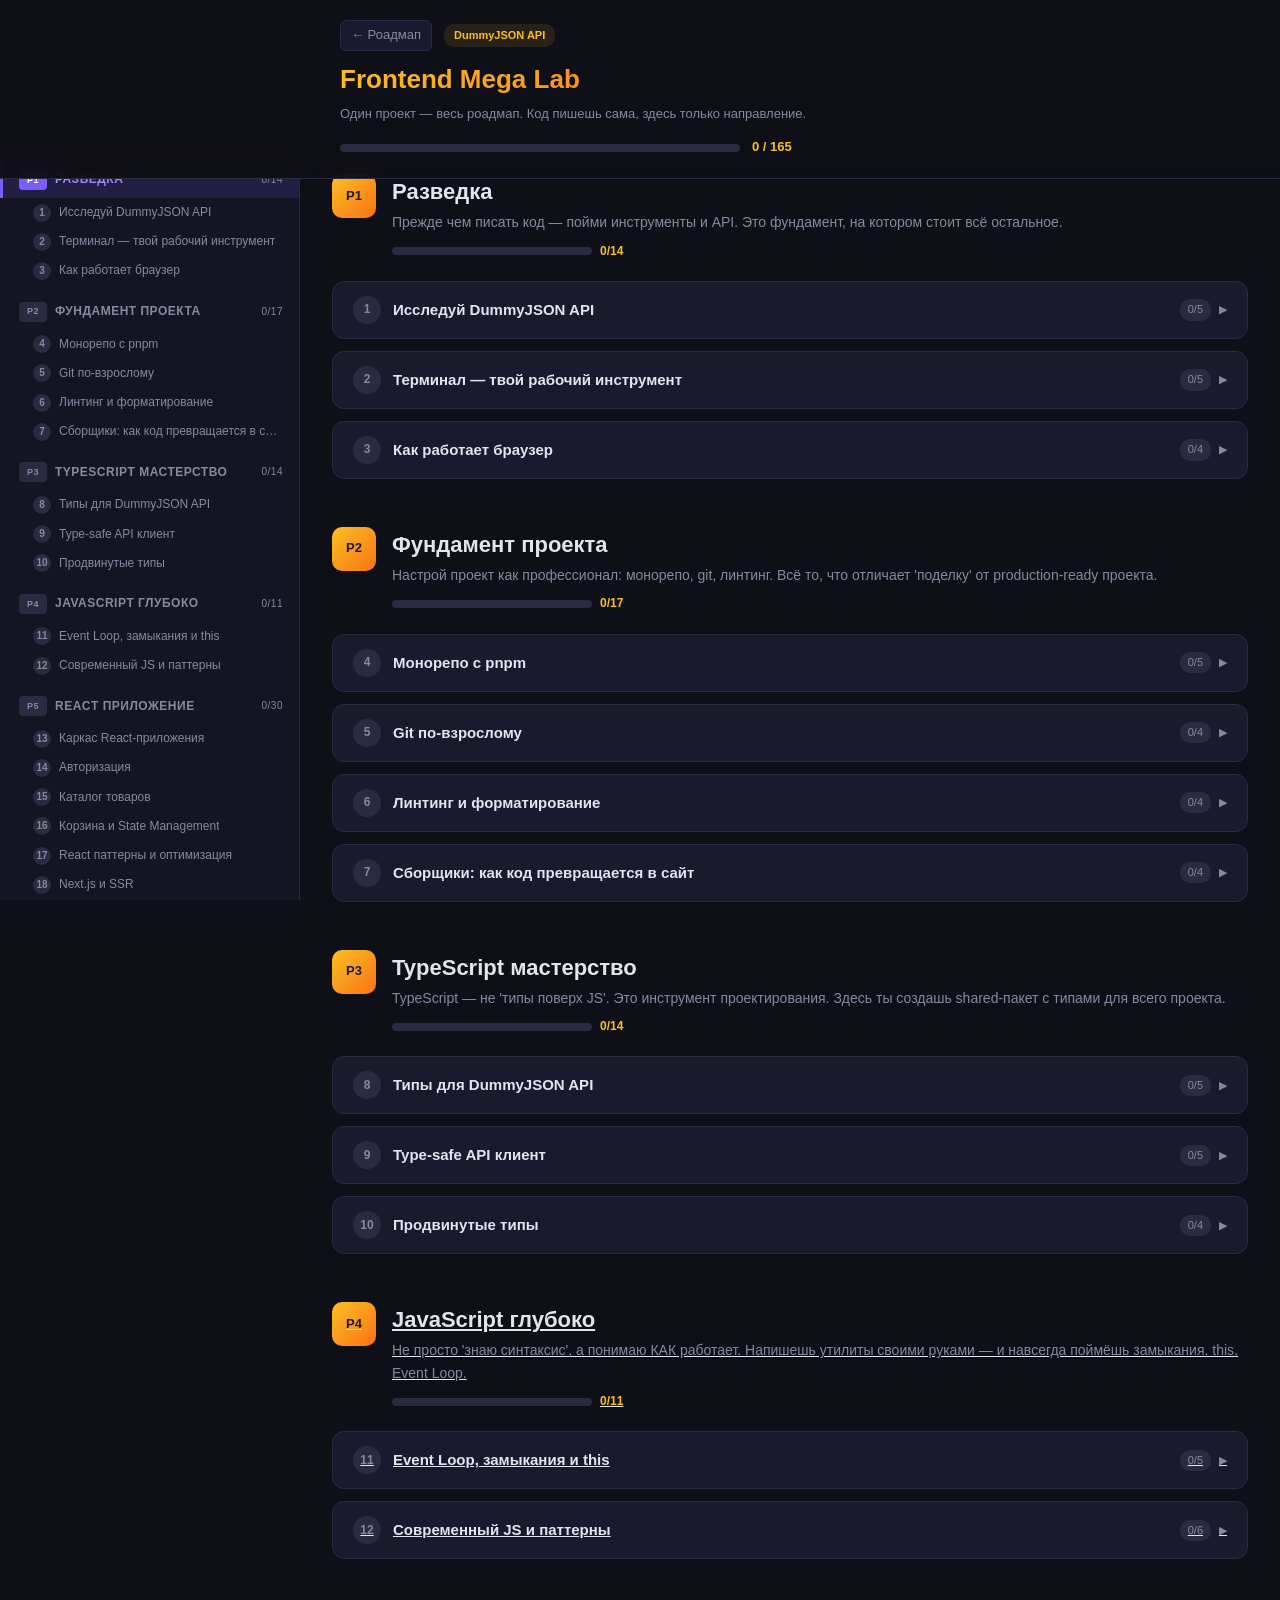
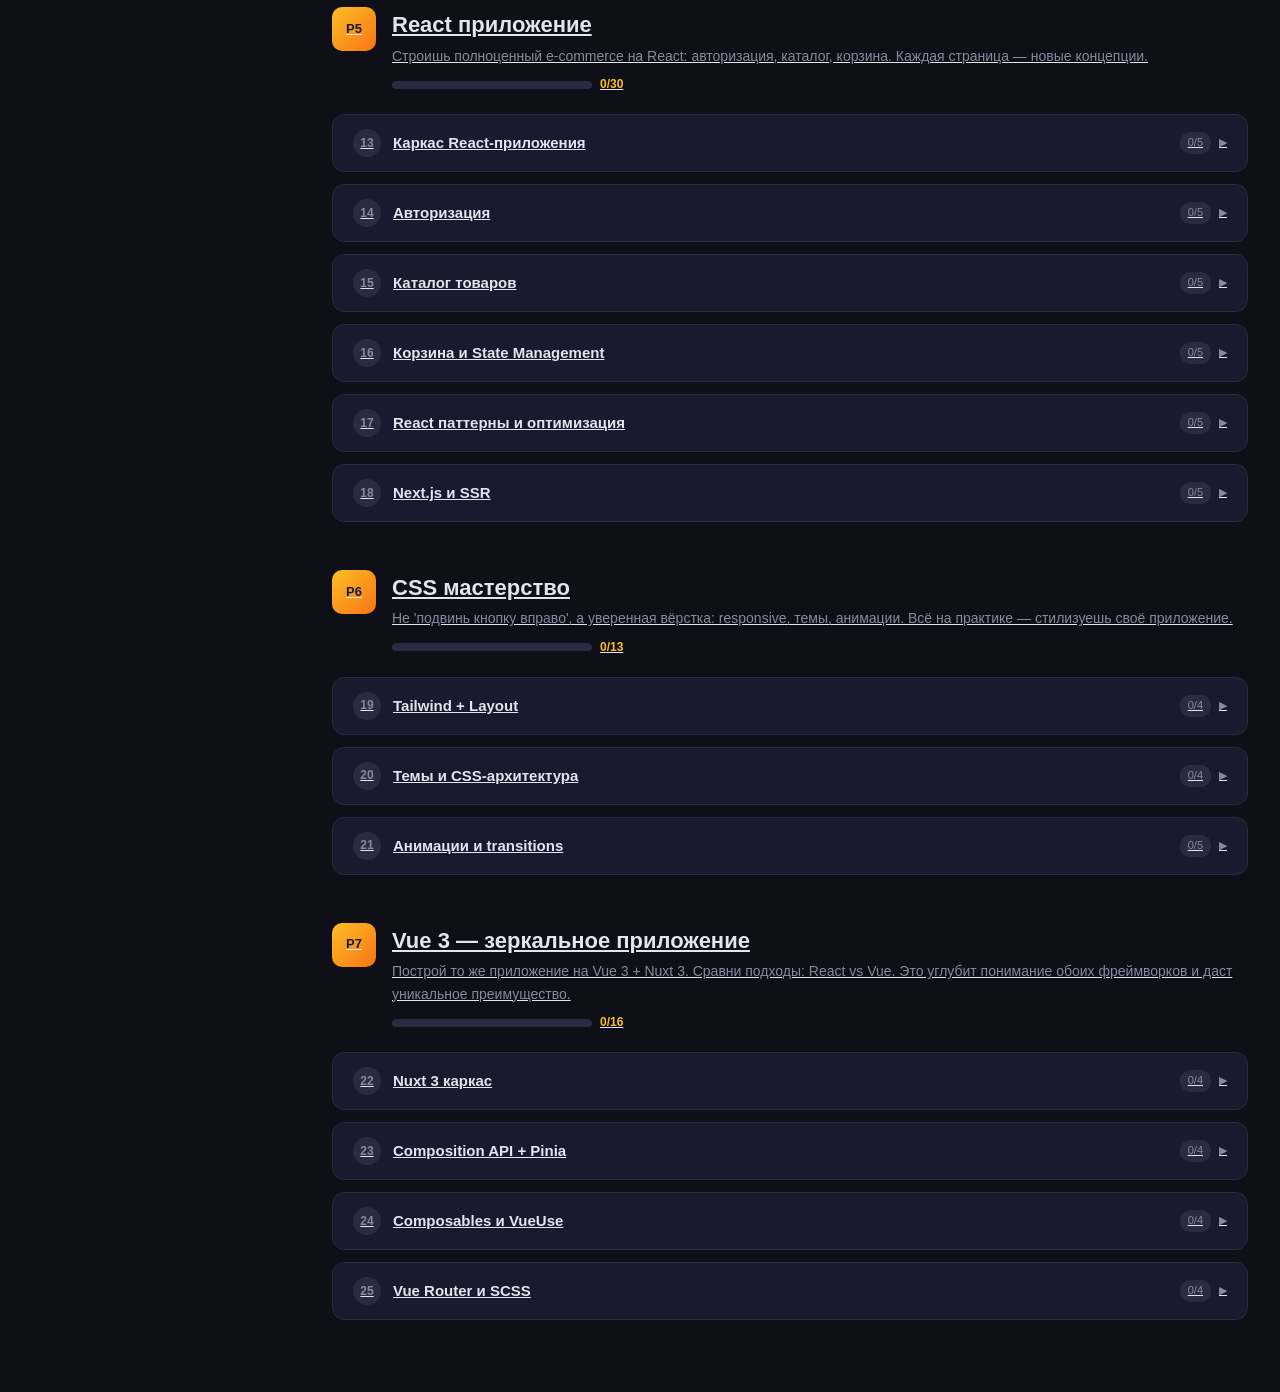
==== lab.html @ 20c3a857 "feat: add Frontend Mega Lab — step-by-step project covering entire roadmap 36 steps across 11 phases" ====
<!DOCTYPE html>
<html lang="ru">
<head>
    <meta charset="UTF-8">
    <meta name="viewport" content="width=device-width, initial-scale=1.0">
    <title>Frontend Mega Lab</title>
    <link rel="stylesheet" href="lab-styles.css">
</head>
<body>
    <header class="header">
        <div class="header-content">
            <div class="header-top">
                <a href="index.html" class="back-link">&larr; Роадмап</a>
                <span class="header-badge">DummyJSON API</span>
            </div>
            <h1>Frontend Mega Lab</h1>
            <p class="subtitle">Один проект — весь роадмап. Код пишешь сама, здесь только направление.</p>
            <div class="overall-progress">
                <div class="progress-bar">
                    <div class="progress-fill" id="overall-progress-fill"></div>
                </div>
                <span class="progress-text" id="overall-progress-text">0 / 0</span>
            </div>
        </div>
    </header>

    <nav class="sidebar" id="sidebar">
        <button class="sidebar-toggle" id="sidebar-toggle" aria-label="Toggle sidebar">&#9776;</button>
        <ul class="nav-list" id="nav-list"></ul>
    </nav>

    <main class="main" id="main-content"></main>

    <script src="lab-data.js"></script>
    <script src="lab.js"></script>
</body>
</html>
---- lab-styles.css ----
* {
  margin: 0;
  padding: 0;
  box-sizing: border-box;
}

:root {
  --bg: #0f0f17;
  --bg-card: #1a1a2e;
  --bg-card-hover: #1f1f35;
  --bg-sidebar: #141422;
  --text: #e4e4ef;
  --text-muted: #8888a0;
  --accent: #7c5cfc;
  --accent-light: #9d85fd;
  --accent-glow: rgba(124, 92, 252, 0.15);
  --success: #34d399;
  --success-bg: rgba(52, 211, 153, 0.1);
  --warn: #fbbf24;
  --warn-bg: rgba(251, 191, 36, 0.1);
  --border: #2a2a40;
  --radius: 12px;
  --radius-sm: 8px;
  --shadow: 0 4px 24px rgba(0, 0, 0, 0.3);
  --transition: 0.2s ease;
  --sidebar-width: 300px;
  --header-height: 150px;
}

html {
  scroll-behavior: smooth;
}

body {
  font-family: -apple-system, BlinkMacSystemFont, 'Segoe UI', Roboto, 'Noto Sans', sans-serif;
  background: var(--bg);
  color: var(--text);
  line-height: 1.6;
  min-height: 100vh;
}

/* Header */
.header {
  position: fixed;
  top: 0;
  left: 0;
  right: 0;
  z-index: 100;
  background: linear-gradient(180deg, var(--bg) 0%, rgba(15, 15, 23, 0.95) 100%);
  backdrop-filter: blur(12px);
  border-bottom: 1px solid var(--border);
  padding: 20px 32px;
}

.header-content {
  max-width: 1200px;
  margin: 0 auto;
  padding-left: var(--sidebar-width);
}

.header-top {
  display: flex;
  align-items: center;
  gap: 12px;
  margin-bottom: 8px;
}

.back-link {
  color: var(--text-muted);
  text-decoration: none;
  font-size: 13px;
  padding: 4px 10px;
  border-radius: 6px;
  background: var(--bg-card);
  border: 1px solid var(--border);
  transition: all var(--transition);
}

.back-link:hover {
  color: var(--accent-light);
  border-color: var(--accent);
}

.header-badge {
  font-size: 11px;
  padding: 3px 10px;
  border-radius: 10px;
  background: var(--warn-bg);
  color: var(--warn);
  font-weight: 600;
}

.header h1 {
  font-size: 26px;
  font-weight: 700;
  background: linear-gradient(135deg, #fbbf24 0%, #f97316 50%, #ef4444 100%);
  -webkit-background-clip: text;
  -webkit-text-fill-color: transparent;
  background-clip: text;
  margin-bottom: 4px;
}

.subtitle {
  color: var(--text-muted);
  font-size: 13px;
  margin-bottom: 12px;
}

.overall-progress {
  display: flex;
  align-items: center;
  gap: 12px;
}

.progress-bar {
  flex: 1;
  height: 8px;
  background: var(--border);
  border-radius: 4px;
  overflow: hidden;
  max-width: 400px;
}

.progress-fill {
  height: 100%;
  background: linear-gradient(90deg, #fbbf24 0%, var(--success) 100%);
  border-radius: 4px;
  transition: width 0.5s ease;
  width: 0%;
}

.progress-text {
  font-size: 13px;
  font-weight: 600;
  color: var(--warn);
  min-width: 50px;
}

/* Sidebar */
.sidebar {
  position: fixed;
  top: var(--header-height);
  left: 0;
  bottom: 0;
  width: var(--sidebar-width);
  background: var(--bg-sidebar);
  border-right: 1px solid var(--border);
  overflow-y: auto;
  padding: 12px 0;
  z-index: 50;
  transition: transform var(--transition);
}

.sidebar-toggle {
  display: none;
  position: fixed;
  top: 16px;
  left: 16px;
  z-index: 200;
  background: var(--bg-card);
  border: 1px solid var(--border);
  color: var(--text);
  width: 40px;
  height: 40px;
  border-radius: var(--radius-sm);
  cursor: pointer;
  font-size: 18px;
  align-items: center;
  justify-content: center;
}

.nav-list {
  list-style: none;
}

.nav-phase {
  margin-bottom: 4px;
}

.nav-link {
  display: flex;
  align-items: center;
  gap: 8px;
  padding: 8px 16px;
  color: var(--text-muted);
  text-decoration: none;
  font-size: 12px;
  font-weight: 600;
  text-transform: uppercase;
  letter-spacing: 0.5px;
  transition: all var(--transition);
  cursor: pointer;
  border-left: 3px solid transparent;
}

.nav-link:hover {
  color: var(--text);
  background: var(--accent-glow);
}

.nav-link.active {
  color: var(--accent-light);
  border-left-color: var(--accent);
  background: var(--accent-glow);
}

.nav-icon {
  width: 28px;
  height: 20px;
  border-radius: 4px;
  background: var(--border);
  display: flex;
  align-items: center;
  justify-content: center;
  font-size: 9px;
  font-weight: 800;
  flex-shrink: 0;
  color: var(--text-muted);
}

.nav-link.active .nav-icon {
  background: var(--accent);
  color: white;
}

.nav-label {
  flex: 1;
  overflow: hidden;
  text-overflow: ellipsis;
  white-space: nowrap;
}

.nav-progress {
  font-size: 10px;
  color: var(--text-muted);
  font-weight: 500;
}

.nav-progress.done {
  color: var(--success);
}

.nav-sub-list {
  list-style: none;
  padding: 0 0 4px 0;
}

.nav-sub-item {
  display: block;
}

.nav-sub-link {
  display: flex;
  align-items: center;
  gap: 8px;
  padding: 5px 16px 5px 30px;
  color: var(--text-muted);
  text-decoration: none;
  font-size: 12px;
  cursor: pointer;
  transition: all var(--transition);
  border-left: 3px solid transparent;
}

.nav-sub-link:hover {
  color: var(--text);
  background: rgba(124, 92, 252, 0.07);
}

.nav-sub-link.active {
  color: var(--accent-light);
  border-left-color: var(--accent);
}

.nav-step-num {
  width: 18px;
  height: 18px;
  border-radius: 50%;
  background: var(--border);
  display: flex;
  align-items: center;
  justify-content: center;
  font-size: 10px;
  font-weight: 700;
  flex-shrink: 0;
}

.nav-sub-link.active .nav-step-num {
  background: var(--accent);
  color: white;
}

.nav-step-title {
  overflow: hidden;
  text-overflow: ellipsis;
  white-space: nowrap;
}

/* Main Content */
.main {
  margin-left: var(--sidebar-width);
  padding: 24px 32px;
  padding-top: calc(var(--header-height) + 24px);
  max-width: calc(1100px + var(--sidebar-width));
}

/* Phase */
.phase {
  margin-bottom: 48px;
  scroll-margin-top: calc(var(--header-height) + 16px);
  animation: fadeIn 0.4s ease forwards;
}

.phase-header {
  display: flex;
  align-items: flex-start;
  gap: 16px;
  margin-bottom: 8px;
}

.phase-number {
  width: 44px;
  height: 44px;
  border-radius: 10px;
  background: linear-gradient(135deg, #fbbf24 0%, #f97316 100%);
  display: flex;
  align-items: center;
  justify-content: center;
  font-weight: 800;
  font-size: 13px;
  color: #1a1a2e;
  flex-shrink: 0;
}

.phase-title {
  font-size: 22px;
  font-weight: 700;
}

.phase-description {
  color: var(--text-muted);
  font-size: 14px;
  margin-top: 2px;
}

.phase-progress {
  display: flex;
  align-items: center;
  gap: 8px;
  margin-bottom: 20px;
  margin-left: 60px;
}

.phase-progress .progress-bar {
  max-width: 200px;
}

.phase-progress .progress-text {
  font-size: 12px;
}

/* Step */
.step {
  background: var(--bg-card);
  border: 1px solid var(--border);
  border-radius: var(--radius);
  margin-bottom: 12px;
  overflow: hidden;
  transition: border-color var(--transition);
  scroll-margin-top: calc(var(--header-height) + 16px);
}

.step:hover {
  border-color: rgba(251, 191, 36, 0.3);
}

.step-header {
  padding: 14px 20px;
  display: flex;
  align-items: center;
  justify-content: space-between;
  cursor: pointer;
  user-select: none;
}

.step-title-row {
  display: flex;
  align-items: center;
  gap: 12px;
}

.step-number {
  width: 28px;
  height: 28px;
  border-radius: 50%;
  background: var(--border);
  display: flex;
  align-items: center;
  justify-content: center;
  font-weight: 700;
  font-size: 12px;
  flex-shrink: 0;
  color: var(--text-muted);
}

.step.open .step-number {
  background: var(--accent);
  color: white;
}

.step-title {
  font-size: 15px;
  font-weight: 600;
}

.step-meta {
  display: flex;
  align-items: center;
  gap: 8px;
}

.step-badge {
  font-size: 11px;
  padding: 2px 8px;
  border-radius: 10px;
  background: var(--border);
  color: var(--text-muted);
}

.step-badge.all-done {
  background: var(--success-bg);
  color: var(--success);
}

.step-chevron {
  font-size: 11px;
  color: var(--text-muted);
  transition: transform var(--transition);
}

.step.open .step-chevron {
  transform: rotate(90deg);
}

.step-body {
  display: none;
  padding: 0 20px 20px;
}

.step.open .step-body {
  display: block;
}

/* Why block */
.step-why {
  background: rgba(251, 191, 36, 0.06);
  border: 1px solid rgba(251, 191, 36, 0.15);
  border-radius: var(--radius-sm);
  padding: 14px 16px;
  margin-bottom: 16px;
}

.why-label {
  font-size: 12px;
  font-weight: 700;
  color: var(--warn);
  text-transform: uppercase;
  letter-spacing: 0.5px;
  margin-bottom: 6px;
}

.step-why p {
  font-size: 13px;
  color: var(--text);
  line-height: 1.7;
}

/* Covers tags */
.step-covers {
  display: flex;
  flex-wrap: wrap;
  align-items: center;
  gap: 6px;
  margin-bottom: 16px;
}

.covers-label {
  font-size: 11px;
  color: var(--text-muted);
  font-weight: 600;
}

.cover-tag {
  font-size: 11px;
  padding: 2px 8px;
  border-radius: 6px;
  background: var(--accent-glow);
  color: var(--accent-light);
  border: 1px solid rgba(124, 92, 252, 0.2);
}

/* Tasks */
.step-tasks {
  margin-bottom: 16px;
}

.task-item {
  display: flex;
  align-items: flex-start;
  gap: 12px;
  padding: 10px 0;
  border-bottom: 1px solid rgba(42, 42, 64, 0.5);
}

.task-item:last-child {
  border-bottom: none;
}

.task-box {
  width: 20px;
  height: 20px;
  border: 2px solid var(--border);
  border-radius: 5px;
  flex-shrink: 0;
  cursor: pointer;
  display: flex;
  align-items: center;
  justify-content: center;
  transition: all var(--transition);
  margin-top: 2px;
}

.task-box:hover {
  border-color: var(--accent);
  background: var(--accent-glow);
}

.task-box.checked {
  background: var(--accent);
  border-color: var(--accent);
}

.task-box.checked::after {
  content: '\2713';
  color: white;
  font-size: 12px;
  font-weight: 700;
}

.task-item.done .task-text {
  color: var(--text-muted);
  text-decoration: line-through;
  text-decoration-color: rgba(136, 136, 160, 0.4);
}

.task-content {
  flex: 1;
  min-width: 0;
}

.task-text {
  font-size: 14px;
  line-height: 1.6;
}

/* Hint */
.hint-toggle {
  font-size: 11px;
  color: var(--accent-light);
  cursor: pointer;
  padding: 2px 8px;
  border-radius: 4px;
  background: var(--accent-glow);
  border: none;
  margin-top: 6px;
  display: inline-block;
}

.hint-toggle:hover {
  background: rgba(124, 92, 252, 0.25);
}

.task-hint {
  margin-top: 8px;
  font-size: 12px;
  color: var(--text-muted);
  background: rgba(124, 92, 252, 0.05);
  border-left: 2px solid var(--accent);
  padding: 8px 12px;
  border-radius: 0 6px 6px 0;
  line-height: 1.6;
  display: none;
}

.task-item.show-hint .task-hint {
  display: block;
}

/* Checkpoint */
.step-checkpoint {
  background: var(--success-bg);
  border: 1px solid rgba(52, 211, 153, 0.2);
  border-radius: var(--radius-sm);
  padding: 14px 16px;
}

.checkpoint-label {
  font-size: 12px;
  font-weight: 700;
  color: var(--success);
  text-transform: uppercase;
  letter-spacing: 0.5px;
  margin-bottom: 6px;
}

.step-checkpoint p {
  font-size: 13px;
  color: var(--text);
  line-height: 1.7;
}

/* Mobile */
@media (max-width: 768px) {
  :root {
    --sidebar-width: 0px;
    --header-height: 130px;
  }

  .header {
    padding: 14px 16px;
  }

  .header-content {
    padding-left: 48px;
  }

  .header h1 {
    font-size: 20px;
  }

  .sidebar {
    transform: translateX(-300px);
    width: 300px;
    top: 0;
    z-index: 150;
    padding-top: 70px;
  }

  .sidebar.open {
    transform: translateX(0);
  }

  .sidebar-toggle {
    display: flex;
  }

  .main {
    margin-left: 0;
    padding: 16px;
    padding-top: calc(var(--header-height) + 16px);
  }

  .phase-header {
    flex-direction: column;
    gap: 8px;
  }

  .phase-progress {
    margin-left: 0;
  }

  .step-header {
    padding: 12px 14px;
  }

  .step-body {
    padding: 0 14px 16px;
  }
}

/* Overlay */
.sidebar-overlay {
  display: none;
  position: fixed;
  inset: 0;
  background: rgba(0, 0, 0, 0.5);
  z-index: 140;
}

.sidebar-overlay.visible {
  display: block;
}

/* Scrollbar */
::-webkit-scrollbar {
  width: 6px;
}

::-webkit-scrollbar-track {
  background: transparent;
}

::-webkit-scrollbar-thumb {
  background: var(--border);
  border-radius: 3px;
}

::-webkit-scrollbar-thumb:hover {
  background: var(--text-muted);
}

/* Animation */
@keyframes fadeIn {
  from { opacity: 0; transform: translateY(8px); }
  to { opacity: 1; transform: translateY(0); }
}
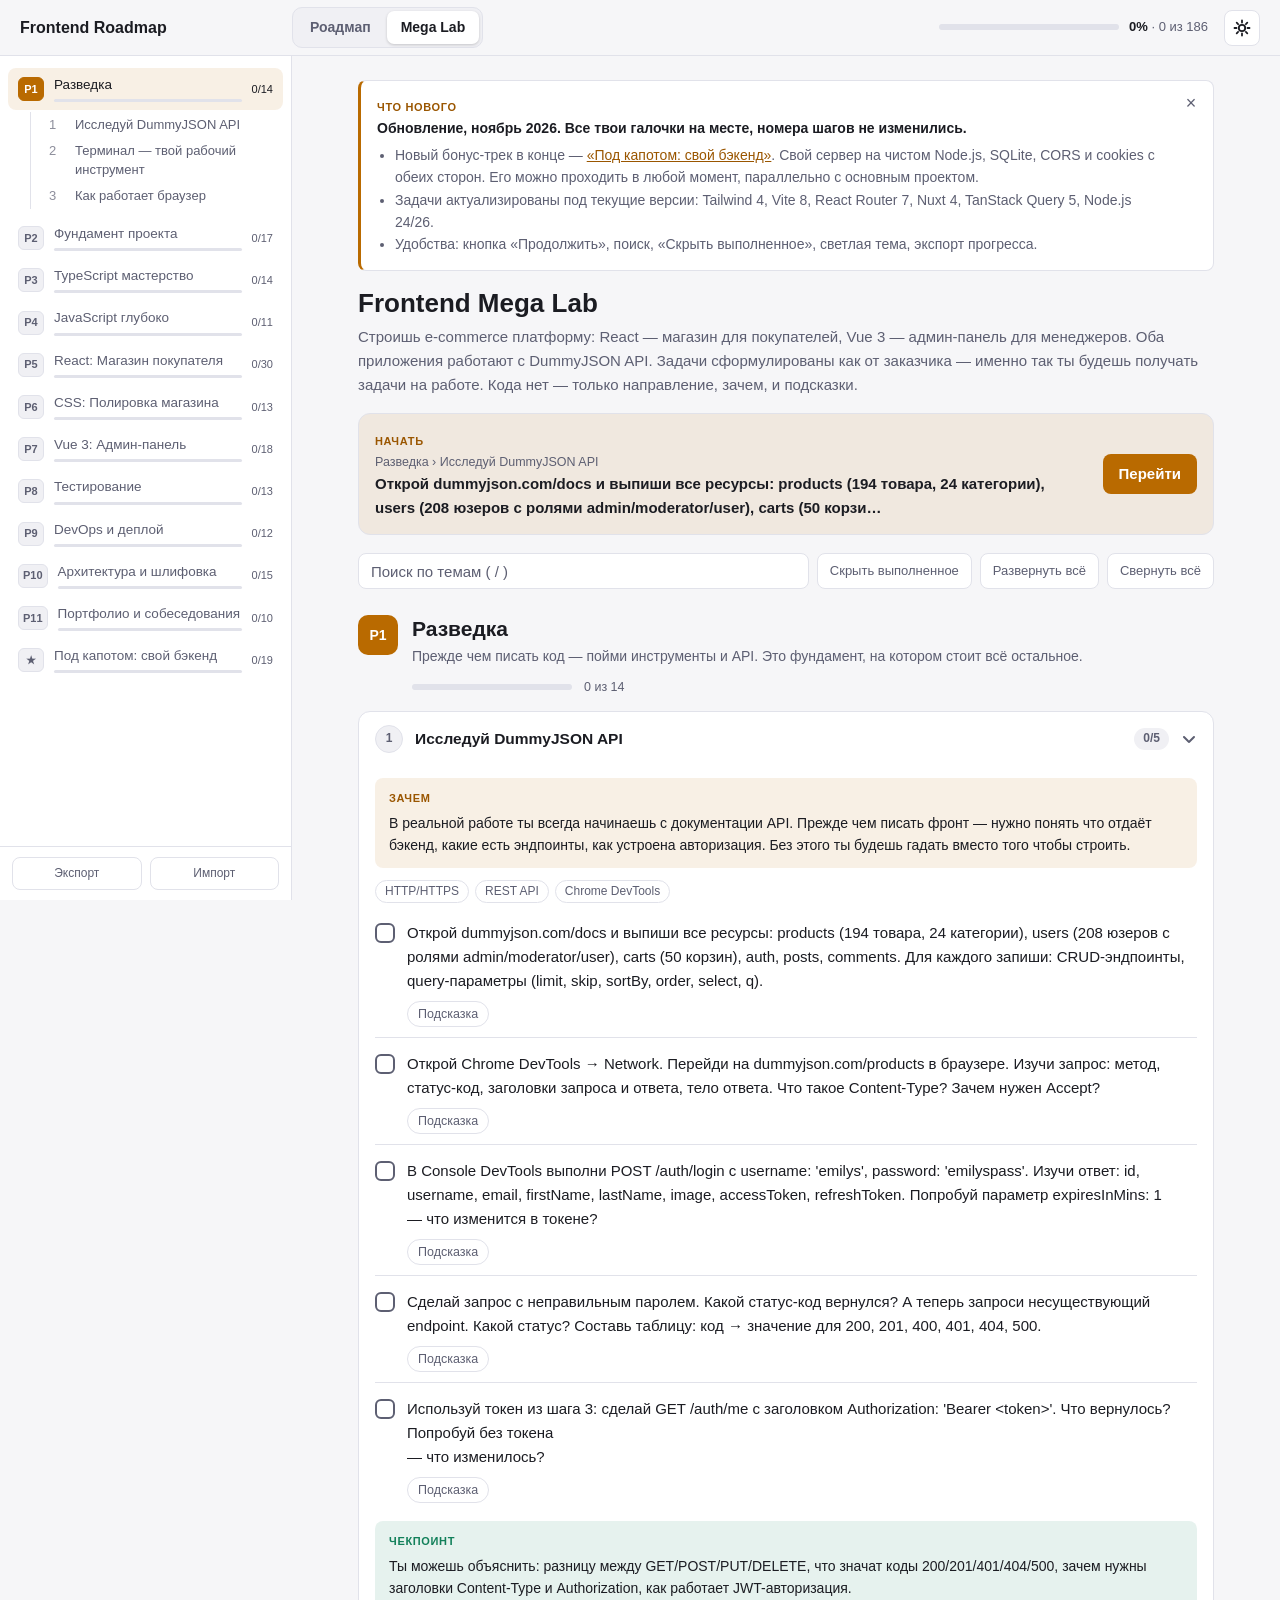
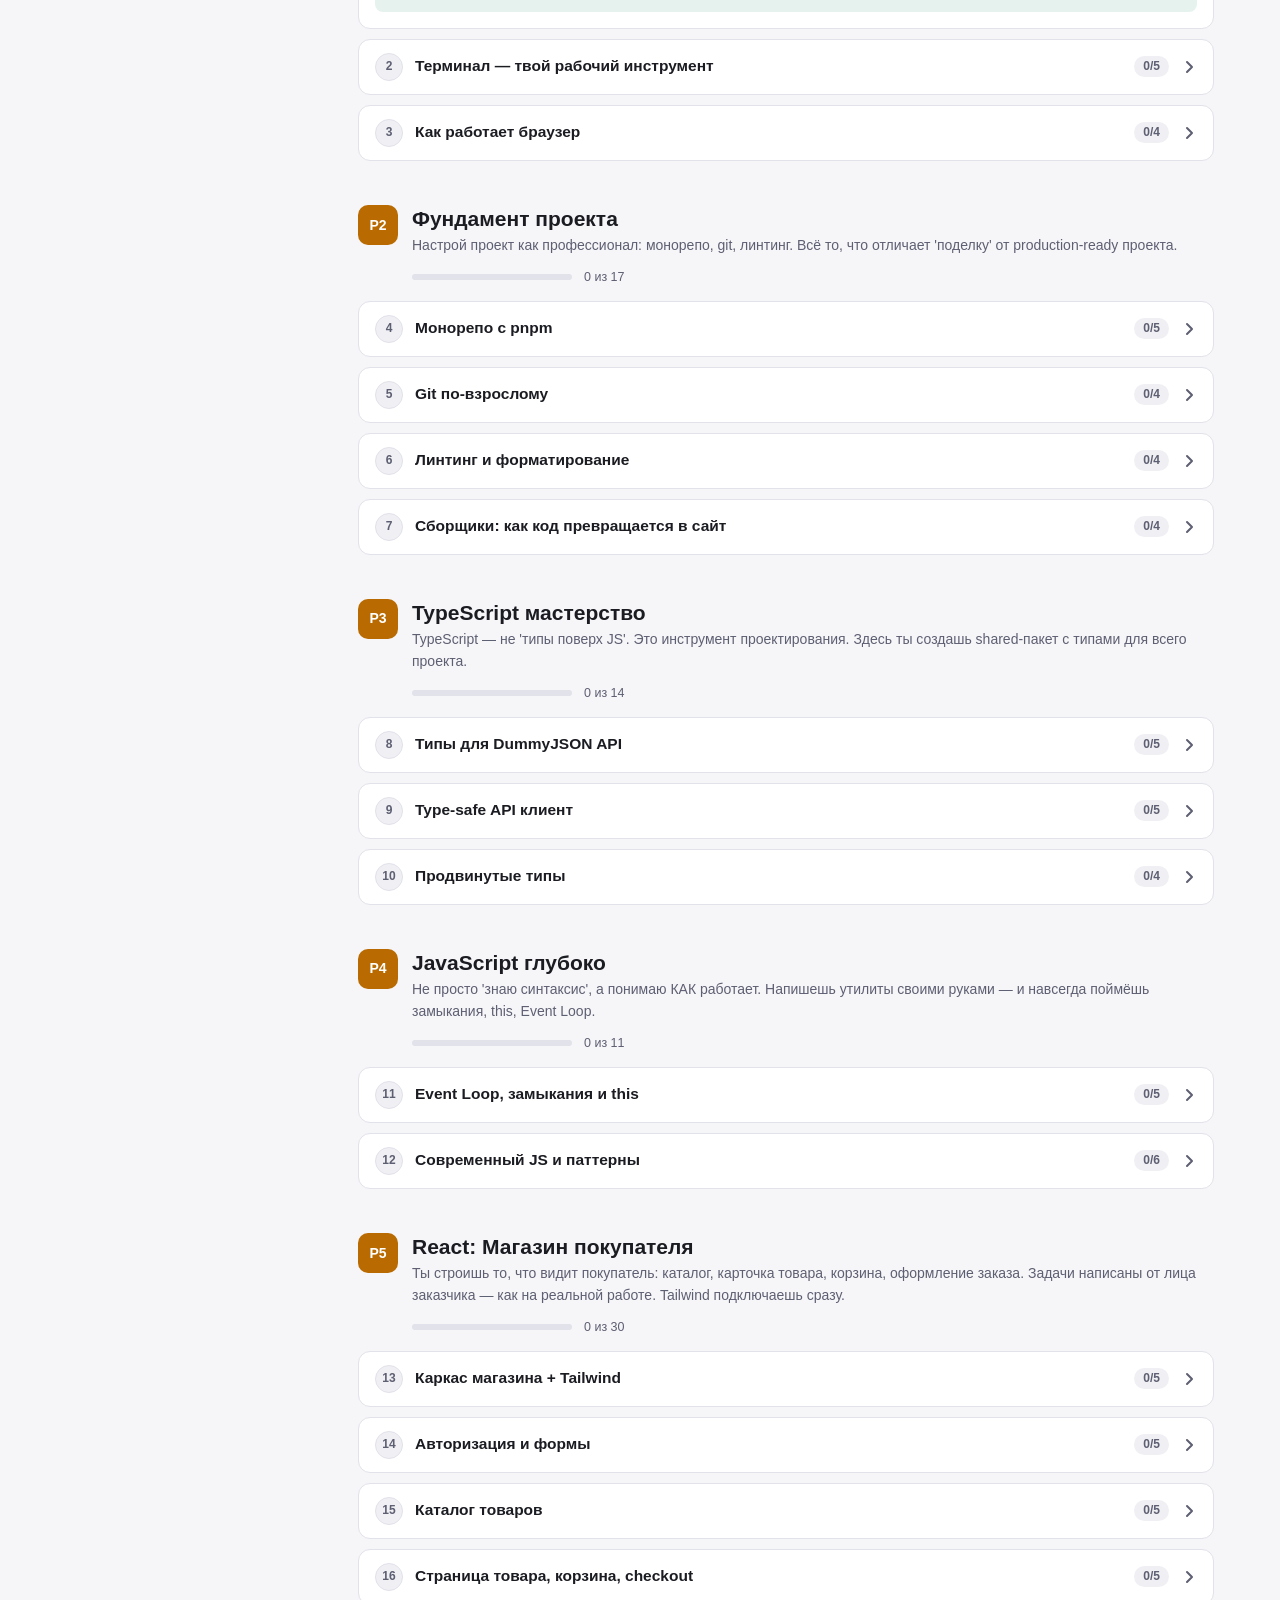
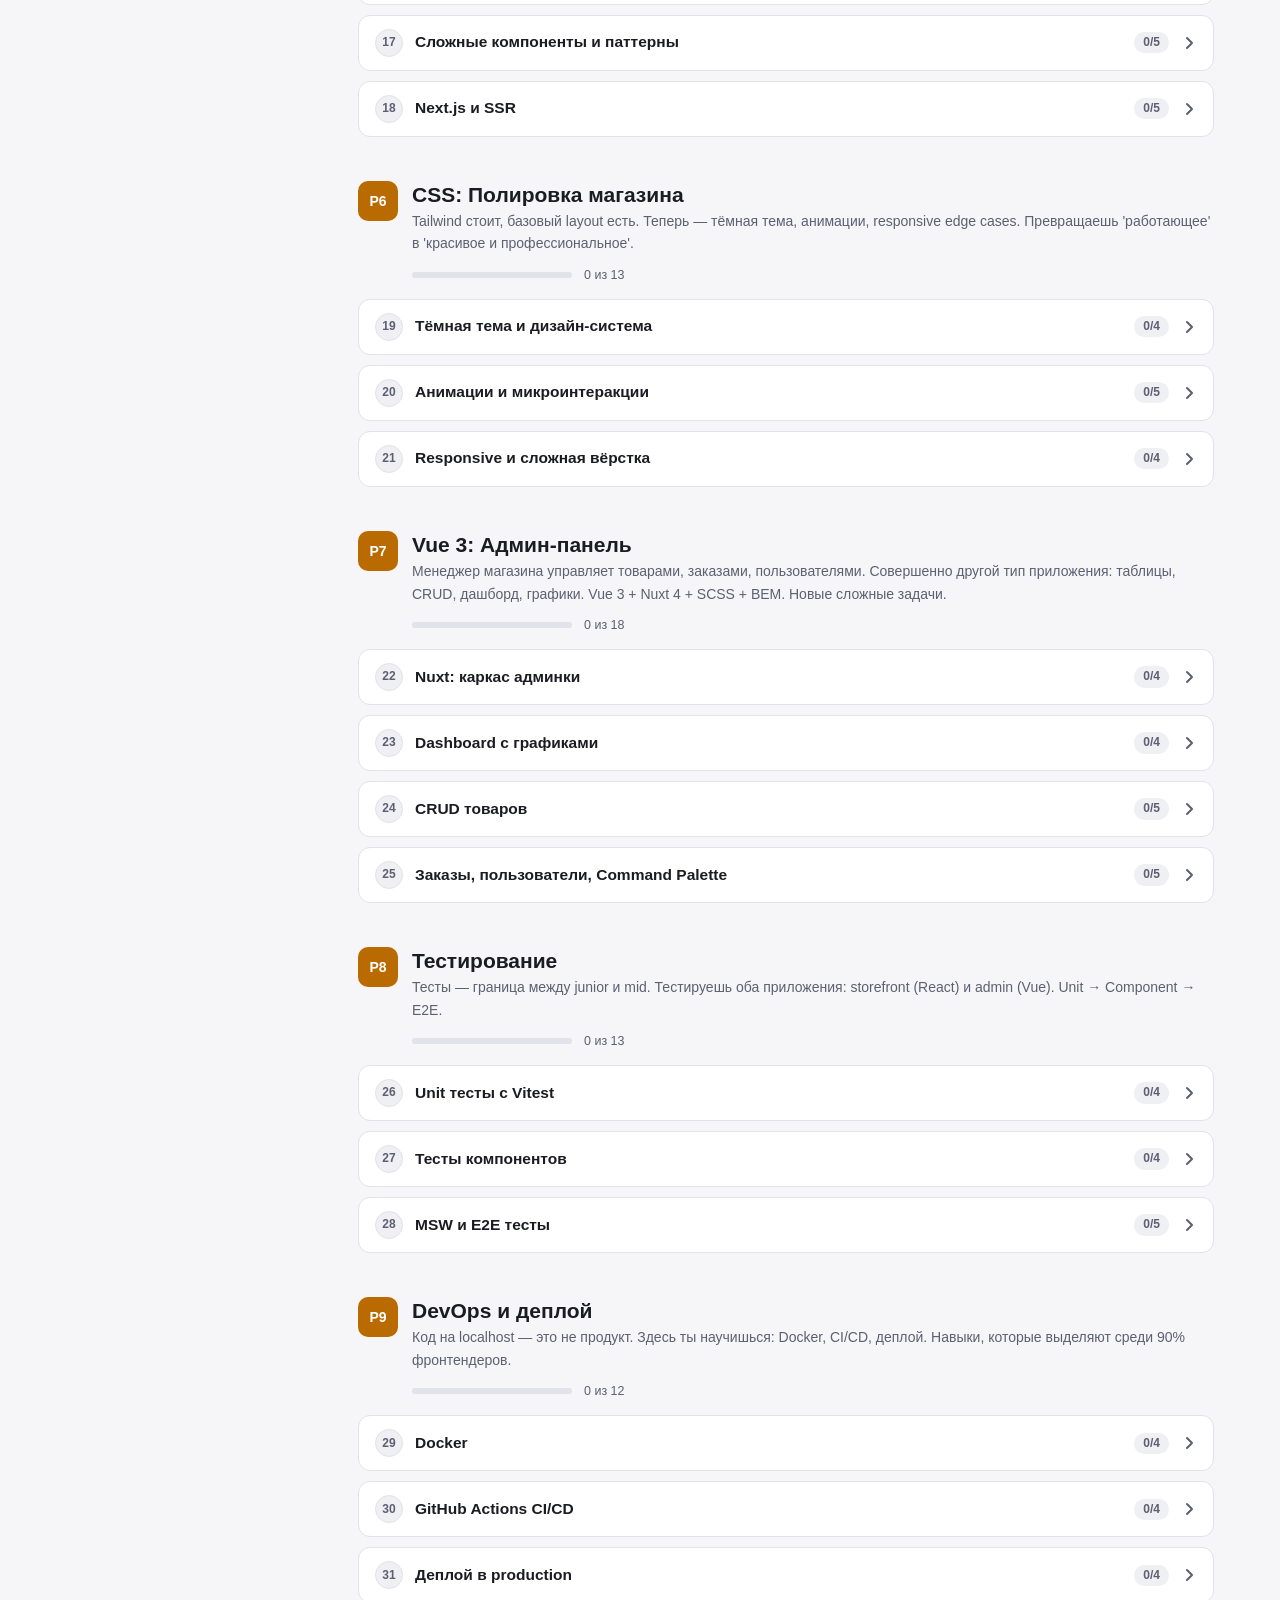
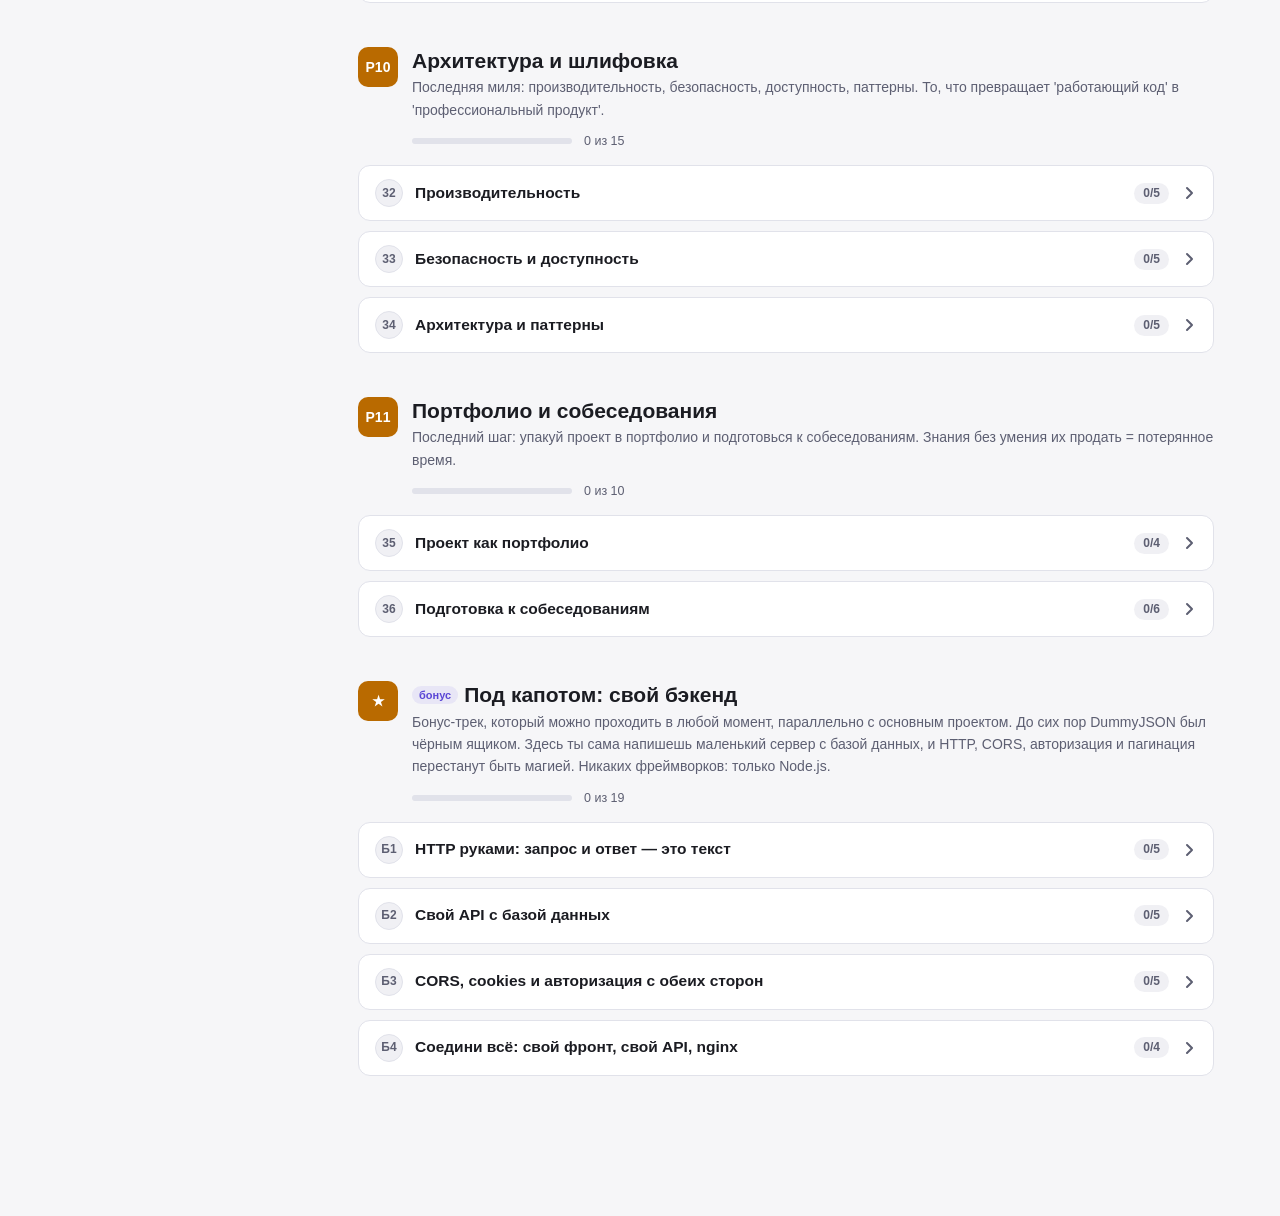
==== commit 89df427c: "feat: redesign UI, add self-check questions and backend fundamentals track - Shared shell for roadma" ====
--- a/lab.html
+++ b/lab.html
@@ -4,34 +4,75 @@
     <meta charset="UTF-8">
     <meta name="viewport" content="width=device-width, initial-scale=1.0">
     <title>Frontend Mega Lab</title>
-    <link rel="stylesheet" href="lab-styles.css">
+    <script>
+      // Тема применяется до отрисовки, чтобы страница не мигала
+      (function () {
+        var theme = 'dark';
+        try {
+          var ui = JSON.parse(localStorage.getItem('nastya-roadmap-ui')) || {};
+          theme = ui.theme || (matchMedia('(prefers-color-scheme: light)').matches ? 'light' : 'dark');
+        } catch (e) {}
+        document.documentElement.dataset.theme = theme;
+      })();
+    </script>
+    <link rel="stylesheet" href="styles.css?v=3">
 </head>
-<body>
-    <header class="header">
-        <div class="header-content">
-            <div class="header-top">
-                <a href="index.html" class="back-link">&larr; Роадмап</a>
-                <span class="header-badge">DummyJSON API</span>
-            </div>
-            <h1>Frontend Mega Lab</h1>
-            <p class="subtitle">Один проект — весь роадмап. Код пишешь сама, здесь только направление.</p>
-            <div class="overall-progress">
-                <div class="progress-bar">
-                    <div class="progress-fill" id="overall-progress-fill"></div>
-                </div>
-                <span class="progress-text" id="overall-progress-text">0 / 0</span>
-            </div>
+<body class="page-lab">
+    <a class="skip-link" href="#main">К содержимому</a>
+
+    <header class="topbar">
+        <button class="icon-btn menu-btn" id="ui-menu" type="button" aria-label="Открыть меню разделов">
+            <svg viewBox="0 0 18 18" fill="none" stroke="currentColor" stroke-width="2" stroke-linecap="round" aria-hidden="true"><path d="M2 4.5h14M2 9h14M2 13.5h14"/></svg>
+        </button>
+        <a class="brand" href="index.html">Frontend Roadmap</a>
+        <nav class="tabs" aria-label="Страницы">
+            <a class="tab" href="index.html">Роадмап</a>
+            <a class="tab" href="lab.html" aria-current="page">Mega Lab</a>
+        </nav>
+        <div class="top-progress" title="Общий прогресс на этой странице">
+            <span class="bar"><span class="bar-fill"></span></span>
+            <span class="top-progress-text" id="ui-progress-text"></span>
         </div>
+        <button class="icon-btn" id="ui-theme" type="button" aria-label="Переключить светлую и тёмную тему">
+            <svg class="icon-sun" viewBox="0 0 18 18" fill="none" stroke="currentColor" stroke-width="1.8" stroke-linecap="round" aria-hidden="true"><circle cx="9" cy="9" r="3.2"/><path d="M9 1.5v2M9 14.5v2M1.5 9h2M14.5 9h2M3.7 3.7l1.4 1.4M12.9 12.9l1.4 1.4M3.7 14.3l1.4-1.4M12.9 5.1l1.4-1.4"/></svg>
+            <svg class="icon-moon" viewBox="0 0 18 18" fill="none" stroke="currentColor" stroke-width="1.8" stroke-linejoin="round" aria-hidden="true"><path d="M15.5 10.6A6.8 6.8 0 0 1 7.4 2.5a6.8 6.8 0 1 0 8.1 8.1z"/></svg>
+        </button>
     </header>
 
-    <nav class="sidebar" id="sidebar">
-        <button class="sidebar-toggle" id="sidebar-toggle" aria-label="Toggle sidebar">&#9776;</button>
-        <ul class="nav-list" id="nav-list"></ul>
-    </nav>
+    <div class="layout">
+        <aside class="sidebar" id="sidebar">
+            <nav class="nav-scroll" aria-label="Разделы">
+                <ul id="ui-nav"></ul>
+            </nav>
+            <div class="sidebar-foot">
+                <button class="text-btn" id="ui-export" type="button" title="Сохранить все галочки в файл">Экспорт</button>
+                <button class="text-btn" id="ui-import" type="button" title="Загрузить галочки из файла">Импорт</button>
+                <input id="ui-import-file" type="file" accept="application/json,.json" hidden>
+            </div>
+        </aside>
+        <div class="overlay" id="ui-overlay"></div>
 
-    <main class="main" id="main-content"></main>
+        <main class="main" id="main">
+            <div id="ui-news"></div>
+            <div class="intro">
+                <h1>Frontend Mega Lab</h1>
+                <p id="lab-intro"></p>
+            </div>
+            <div id="ui-continue"></div>
+            <div class="toolbar">
+                <input class="search" id="ui-search" type="search" placeholder="Поиск по темам ( / )" aria-label="Поиск по темам" autocomplete="off">
+                <button class="chip-btn" id="ui-hide-done" type="button" aria-pressed="false">Скрыть выполненное</button>
+                <button class="chip-btn" id="ui-expand" type="button">Развернуть всё</button>
+                <button class="chip-btn" id="ui-collapse" type="button">Свернуть всё</button>
+                <button class="chip-btn" id="ui-news-btn" type="button" hidden>Что нового</button>
+            </div>
+            <div id="ui-content"></div>
+            <p class="empty" id="ui-empty" hidden>Ничего не найдено. Попробуй другое слово.</p>
+        </main>
+    </div>
 
-    <script src="lab-data.js"></script>
-    <script src="lab.js"></script>
+    <script src="lab-data.js?v=3"></script>
+    <script src="common.js?v=3"></script>
+    <script src="lab.js?v=3"></script>
 </body>
 </html>
--- a/styles.css
+++ b/styles.css
@@ -0,0 +1,1151 @@
+/* Общие стили для роадмапа (index.html) и Mega Lab (lab.html) */
+
+*,
+*::before,
+*::after {
+  box-sizing: border-box;
+}
+
+:root {
+  --bg: #0f1014;
+  --surface: #17181e;
+  --surface-2: #1e2028;
+  --line: #2a2d39;
+  --text: #e8e8ef;
+  --muted: #9c9eb1;
+  --violet: #9b8cff;
+  --violet-strong: #7a66f2;
+  --violet-soft: rgba(155, 140, 255, 0.12);
+  --amber: #f5b941;
+  --amber-strong: #f5b941;
+  --amber-soft: rgba(245, 185, 65, 0.1);
+  --on-amber: #1b1c22;
+  --ok: #3ecf8e;
+  --ok-soft: rgba(62, 207, 142, 0.12);
+  --danger: #f87171;
+  --danger-soft: rgba(248, 113, 113, 0.12);
+  --shadow: 0 8px 30px rgba(0, 0, 0, 0.35);
+
+  --accent: var(--violet);
+  --accent-strong: var(--violet-strong);
+  --accent-soft: var(--violet-soft);
+  --on-accent: #fff;
+
+  --topbar-h: 56px;
+  --sidebar-w: 292px;
+  --radius: 12px;
+  --radius-sm: 8px;
+  color-scheme: dark;
+}
+
+:root[data-theme='light'] {
+  --bg: #f6f6f8;
+  --surface: #ffffff;
+  --surface-2: #f0f0f4;
+  --line: #e1e2ea;
+  --text: #1b1c22;
+  --muted: #5d5f72;
+  --violet: #5a46d6;
+  --violet-strong: #5a46d6;
+  --violet-soft: rgba(90, 70, 214, 0.09);
+  --amber: #9a5600;
+  --amber-strong: #b96a00;
+  --amber-soft: rgba(185, 106, 0, 0.1);
+  --on-amber: #fff;
+  --ok: #12805a;
+  --ok-soft: rgba(18, 128, 90, 0.1);
+  --danger: #c22f2f;
+  --danger-soft: rgba(194, 47, 47, 0.09);
+  --shadow: 0 8px 30px rgba(20, 20, 40, 0.12);
+  color-scheme: light;
+}
+
+.page-lab {
+  --accent: var(--amber);
+  --accent-strong: var(--amber-strong);
+  --accent-soft: var(--amber-soft);
+  --on-accent: var(--on-amber);
+}
+
+html {
+  scroll-behavior: smooth;
+  scroll-padding-top: calc(var(--topbar-h) + 72px);
+  -webkit-text-size-adjust: 100%;
+}
+
+body {
+  margin: 0;
+  font-family: -apple-system, BlinkMacSystemFont, 'Segoe UI', Roboto, 'Noto Sans', 'Helvetica Neue', Arial, sans-serif;
+  font-size: 15px;
+  line-height: 1.6;
+  background: var(--bg);
+  color: var(--text);
+}
+
+h1, h2, h3, p, ul, ol {
+  margin: 0;
+}
+
+ul, ol {
+  padding: 0;
+  list-style: none;
+}
+
+a {
+  color: var(--accent);
+}
+
+button, input {
+  font: inherit;
+  color: inherit;
+}
+
+code {
+  font-family: ui-monospace, SFMono-Regular, Menlo, Consolas, monospace;
+  font-size: 0.9em;
+  padding: 1px 5px;
+  border-radius: 5px;
+  background: var(--surface-2);
+  border: 1px solid var(--line);
+  overflow-wrap: anywhere;
+}
+
+:focus-visible {
+  outline: 2px solid var(--accent);
+  outline-offset: 2px;
+}
+
+[hidden] {
+  display: none !important;
+}
+
+.skip-link {
+  position: absolute;
+  left: 12px;
+  top: -60px;
+  z-index: 100;
+  padding: 8px 14px;
+  border-radius: var(--radius-sm);
+  background: var(--accent-strong);
+  color: var(--on-accent);
+  text-decoration: none;
+}
+
+.skip-link:focus {
+  top: 8px;
+}
+
+/* ---------- Верхняя панель ---------- */
+
+.topbar {
+  position: sticky;
+  top: 0;
+  z-index: 30;
+  height: var(--topbar-h);
+  display: flex;
+  align-items: center;
+  gap: 16px;
+  padding: 0 20px;
+  background: var(--bg);
+  border-bottom: 1px solid var(--line);
+}
+
+.brand {
+  font-weight: 700;
+  font-size: 16px;
+  color: var(--text);
+  text-decoration: none;
+  white-space: nowrap;
+  width: calc(var(--sidebar-w) - 36px);
+  flex-shrink: 0;
+}
+
+.tabs {
+  display: flex;
+  gap: 2px;
+  padding: 3px;
+  border-radius: 10px;
+  background: var(--surface-2);
+  border: 1px solid var(--line);
+  flex-shrink: 0;
+}
+
+.tab {
+  padding: 5px 14px;
+  border-radius: 7px;
+  font-size: 14px;
+  font-weight: 600;
+  color: var(--muted);
+  text-decoration: none;
+  white-space: nowrap;
+}
+
+.tab:hover {
+  color: var(--text);
+}
+
+.tab[aria-current='page'] {
+  background: var(--surface);
+  color: var(--text);
+  box-shadow: 0 1px 3px rgba(0, 0, 0, 0.18);
+}
+
+.top-progress {
+  display: flex;
+  align-items: center;
+  gap: 10px;
+  margin-left: auto;
+  min-width: 0;
+}
+
+.top-progress .bar {
+  width: 180px;
+}
+
+.top-progress-text {
+  font-size: 13px;
+  font-weight: 600;
+  white-space: nowrap;
+  font-variant-numeric: tabular-nums;
+}
+
+.top-progress-text small {
+  font-size: inherit;
+  font-weight: 400;
+  color: var(--muted);
+}
+
+.icon-btn {
+  display: inline-grid;
+  place-items: center;
+  width: 36px;
+  height: 36px;
+  flex-shrink: 0;
+  border: 1px solid var(--line);
+  border-radius: var(--radius-sm);
+  background: var(--surface);
+  cursor: pointer;
+}
+
+.icon-btn:hover {
+  border-color: var(--accent);
+}
+
+.icon-btn svg {
+  width: 18px;
+  height: 18px;
+}
+
+.menu-btn {
+  display: none;
+}
+
+[data-theme='light'] .icon-moon,
+[data-theme='dark'] .icon-sun {
+  display: none;
+}
+
+/* ---------- Прогресс-бар ---------- */
+
+.bar {
+  display: block;
+  height: 6px;
+  border-radius: 99px;
+  background: var(--line);
+  overflow: hidden;
+}
+
+.bar-fill {
+  display: block;
+  height: 100%;
+  width: 0;
+  border-radius: inherit;
+  background: var(--accent-strong);
+  transition: width 0.3s ease;
+}
+
+.is-done .bar-fill {
+  background: var(--ok);
+}
+
+/* ---------- Каркас ---------- */
+
+.layout {
+  display: grid;
+  grid-template-columns: var(--sidebar-w) minmax(0, 1fr);
+}
+
+.sidebar {
+  position: sticky;
+  top: var(--topbar-h);
+  height: calc(100vh - var(--topbar-h));
+  height: calc(100dvh - var(--topbar-h));
+  display: flex;
+  flex-direction: column;
+  border-right: 1px solid var(--line);
+  background: var(--surface);
+}
+
+.nav-scroll {
+  flex: 1;
+  overflow-y: auto;
+  padding: 12px 8px;
+}
+
+.nav-link {
+  display: flex;
+  align-items: center;
+  gap: 10px;
+  padding: 8px 10px;
+  border-radius: var(--radius-sm);
+  color: var(--muted);
+  text-decoration: none;
+  font-size: 13.5px;
+  font-weight: 500;
+  line-height: 1.35;
+}
+
+.nav-link:hover {
+  background: var(--surface-2);
+  color: var(--text);
+}
+
+.nav-link.active {
+  background: var(--accent-soft);
+  color: var(--text);
+}
+
+.nav-num {
+  display: grid;
+  place-items: center;
+  min-width: 26px;
+  height: 24px;
+  padding: 0 4px;
+  border-radius: 6px;
+  background: var(--surface-2);
+  border: 1px solid var(--line);
+  font-size: 11px;
+  font-weight: 700;
+  flex-shrink: 0;
+}
+
+.nav-link.active .nav-num {
+  background: var(--accent-strong);
+  border-color: var(--accent-strong);
+  color: var(--on-accent);
+}
+
+.nav-main {
+  flex: 1;
+  min-width: 0;
+  display: grid;
+  gap: 5px;
+}
+
+.nav-main .bar {
+  height: 3px;
+}
+
+.nav-count {
+  font-size: 11px;
+  font-variant-numeric: tabular-nums;
+  flex-shrink: 0;
+}
+
+.is-done > .nav-link .nav-count {
+  color: var(--ok);
+}
+
+.nav-sub {
+  display: none;
+  margin: 2px 0 8px 22px;
+  padding-left: 10px;
+  border-left: 1px solid var(--line);
+}
+
+.active-group > .nav-sub {
+  display: block;
+}
+
+.nav-sub-link {
+  display: flex;
+  gap: 8px;
+  padding: 4px 8px;
+  border-radius: 6px;
+  font-size: 13px;
+  line-height: 1.4;
+  color: var(--muted);
+  text-decoration: none;
+}
+
+.nav-sub-link:hover {
+  color: var(--text);
+  background: var(--surface-2);
+}
+
+.nav-sub-link.active {
+  color: var(--accent);
+  font-weight: 600;
+}
+
+.nav-sub-link.all-done::after {
+  content: '✓';
+  margin-left: auto;
+  color: var(--ok);
+}
+
+.nav-sub-num {
+  min-width: 18px;
+  font-variant-numeric: tabular-nums;
+  opacity: 0.7;
+}
+
+.sidebar-foot {
+  display: flex;
+  gap: 8px;
+  padding: 10px 12px;
+  border-top: 1px solid var(--line);
+}
+
+.text-btn {
+  flex: 1;
+  padding: 6px 8px;
+  border: 1px solid var(--line);
+  border-radius: var(--radius-sm);
+  background: transparent;
+  color: var(--muted);
+  font-size: 12px;
+  cursor: pointer;
+}
+
+.text-btn:hover {
+  color: var(--text);
+  border-color: var(--accent);
+}
+
+.overlay {
+  display: none;
+}
+
+.main {
+  width: 100%;
+  max-width: 920px;
+  margin: 0 auto;
+  padding: 24px 32px 96px;
+}
+
+/* ---------- Верх страницы: новости, «продолжить», панель ---------- */
+
+.news {
+  position: relative;
+  margin-bottom: 16px;
+  padding: 14px 44px 14px 16px;
+  border: 1px solid var(--line);
+  border-left: 3px solid var(--accent-strong);
+  border-radius: var(--radius-sm);
+  background: var(--surface);
+  font-size: 14px;
+}
+
+.news strong {
+  display: block;
+  margin-bottom: 4px;
+}
+
+.news ul {
+  padding-left: 18px;
+  list-style: disc;
+  color: var(--muted);
+}
+
+.news-close {
+  position: absolute;
+  top: 8px;
+  right: 8px;
+  width: 28px;
+  height: 28px;
+  border: 0;
+  border-radius: 6px;
+  background: transparent;
+  color: var(--muted);
+  font-size: 18px;
+  line-height: 1;
+  cursor: pointer;
+}
+
+.news-close:hover {
+  background: var(--surface-2);
+  color: var(--text);
+}
+
+.intro {
+  margin-bottom: 16px;
+  color: var(--muted);
+}
+
+.intro h1 {
+  margin-bottom: 6px;
+  font-size: 26px;
+  line-height: 1.25;
+  color: var(--text);
+}
+
+.continue {
+  display: flex;
+  align-items: center;
+  gap: 16px;
+  margin-bottom: 8px;
+  padding: 14px 16px;
+  border: 1px solid var(--line);
+  border-radius: var(--radius);
+  background: var(--accent-soft);
+}
+
+.continue-body {
+  flex: 1;
+  min-width: 0;
+}
+
+.eyebrow {
+  font-size: 11px;
+  font-weight: 700;
+  letter-spacing: 0.06em;
+  text-transform: uppercase;
+  color: var(--accent);
+}
+
+.continue-path {
+  font-size: 12.5px;
+  color: var(--muted);
+}
+
+.continue-title {
+  font-weight: 600;
+  overflow: hidden;
+  display: -webkit-box;
+  -webkit-line-clamp: 2;
+  -webkit-box-orient: vertical;
+}
+
+.btn {
+  padding: 8px 16px;
+  border: 0;
+  border-radius: var(--radius-sm);
+  background: var(--accent-strong);
+  color: var(--on-accent);
+  font-weight: 600;
+  white-space: nowrap;
+  cursor: pointer;
+}
+
+.btn:hover {
+  filter: brightness(1.08);
+}
+
+.toolbar {
+  position: sticky;
+  top: var(--topbar-h);
+  z-index: 20;
+  display: flex;
+  flex-wrap: wrap;
+  gap: 8px;
+  margin: 0 -8px 16px;
+  padding: 10px 8px;
+  background: var(--bg);
+}
+
+.search {
+  flex: 1 1 220px;
+  min-width: 0;
+  height: 36px;
+  padding: 0 12px;
+  border: 1px solid var(--line);
+  border-radius: var(--radius-sm);
+  background: var(--surface);
+}
+
+.search::placeholder {
+  color: var(--muted);
+}
+
+.chip-btn {
+  height: 36px;
+  padding: 0 12px;
+  border: 1px solid var(--line);
+  border-radius: var(--radius-sm);
+  background: var(--surface);
+  color: var(--muted);
+  font-size: 13px;
+  white-space: nowrap;
+  cursor: pointer;
+}
+
+.chip-btn:hover {
+  color: var(--text);
+  border-color: var(--accent);
+}
+
+.chip-btn[aria-pressed='true'] {
+  background: var(--accent-soft);
+  border-color: var(--accent);
+  color: var(--text);
+}
+
+.empty {
+  padding: 48px 0;
+  text-align: center;
+  color: var(--muted);
+}
+
+/* ---------- Разделы ---------- */
+
+.section {
+  margin-bottom: 44px;
+}
+
+.section-head {
+  display: flex;
+  gap: 14px;
+  margin-bottom: 14px;
+}
+
+.section-num {
+  display: grid;
+  place-items: center;
+  width: 40px;
+  height: 40px;
+  flex-shrink: 0;
+  border-radius: 10px;
+  background: var(--accent-strong);
+  color: var(--on-accent);
+  font-weight: 700;
+  font-size: 14px;
+}
+
+.section-info {
+  flex: 1;
+  min-width: 0;
+}
+
+.section-title {
+  font-size: 21px;
+  line-height: 1.3;
+}
+
+.section-desc {
+  margin-top: 2px;
+  font-size: 14px;
+  color: var(--muted);
+}
+
+.section-meta {
+  display: flex;
+  flex-wrap: wrap;
+  align-items: center;
+  gap: 8px 12px;
+  margin-top: 10px;
+  font-size: 12.5px;
+  color: var(--muted);
+}
+
+.section-meta .bar {
+  width: 160px;
+}
+
+.section-count {
+  font-variant-numeric: tabular-nums;
+}
+
+.section.is-done .section-count {
+  color: var(--ok);
+}
+
+.meta-link {
+  padding: 2px 10px;
+  border: 1px solid var(--line);
+  border-radius: 99px;
+  font-size: 12px;
+  color: var(--muted);
+  text-decoration: none;
+}
+
+.meta-link:hover {
+  color: var(--text);
+  border-color: var(--amber);
+}
+
+/* ---------- Карточки (темы / шаги) ---------- */
+
+.card {
+  margin-bottom: 10px;
+  border: 1px solid var(--line);
+  border-radius: var(--radius);
+  background: var(--surface);
+}
+
+.card-head {
+  display: flex;
+  align-items: center;
+  gap: 12px;
+  width: 100%;
+  padding: 13px 16px;
+  border: 0;
+  border-radius: var(--radius);
+  background: transparent;
+  text-align: left;
+  cursor: pointer;
+}
+
+.card-head:hover {
+  background: var(--surface-2);
+}
+
+.card.open > .card-h .card-head {
+  border-radius: var(--radius) var(--radius) 0 0;
+}
+
+.card-num {
+  display: grid;
+  place-items: center;
+  min-width: 28px;
+  height: 28px;
+  padding: 0 4px;
+  border-radius: 99px;
+  background: var(--surface-2);
+  border: 1px solid var(--line);
+  font-size: 12px;
+  font-weight: 700;
+  color: var(--muted);
+  flex-shrink: 0;
+}
+
+.card-title {
+  flex: 1;
+  min-width: 0;
+  font-size: 15.5px;
+  font-weight: 600;
+}
+
+.card-count {
+  padding: 1px 9px;
+  border-radius: 99px;
+  background: var(--surface-2);
+  font-size: 12px;
+  color: var(--muted);
+  font-variant-numeric: tabular-nums;
+  flex-shrink: 0;
+}
+
+.card.all-done .card-count {
+  background: var(--ok-soft);
+  color: var(--ok);
+}
+
+.chevron {
+  width: 16px;
+  height: 16px;
+  flex-shrink: 0;
+  color: var(--muted);
+  transition: transform 0.2s ease;
+}
+
+.card.open .chevron {
+  transform: rotate(90deg);
+}
+
+.card-body {
+  display: none;
+  padding: 4px 16px 16px;
+}
+
+.card.open > .card-body,
+.searching .card-body {
+  display: block;
+}
+
+/* ---------- Пункты ---------- */
+
+.item {
+  display: flex;
+  gap: 4px;
+  padding: 10px 0;
+  border-top: 1px solid var(--line);
+}
+
+.item:first-child {
+  border-top: 0;
+}
+
+.cb {
+  position: relative;
+  display: grid;
+  place-items: center;
+  width: 36px;
+  height: 32px;
+  margin-left: -8px;
+  flex-shrink: 0;
+  cursor: pointer;
+}
+
+.cb input {
+  position: absolute;
+  inset: 0;
+  width: 100%;
+  height: 100%;
+  margin: 0;
+  opacity: 0;
+  cursor: pointer;
+}
+
+.cb-box {
+  display: grid;
+  place-items: center;
+  width: 20px;
+  height: 20px;
+  border: 2px solid var(--muted);
+  border-radius: 6px;
+  transition: background 0.15s ease, border-color 0.15s ease;
+}
+
+.cb:hover .cb-box {
+  border-color: var(--accent);
+}
+
+.cb input:focus-visible + .cb-box {
+  outline: 2px solid var(--accent);
+  outline-offset: 2px;
+}
+
+.cb input:checked + .cb-box {
+  background: var(--accent-strong);
+  border-color: var(--accent-strong);
+}
+
+.cb input:checked + .cb-box::after {
+  content: '';
+  width: 5px;
+  height: 10px;
+  margin-top: -2px;
+  border: solid var(--on-accent);
+  border-width: 0 2px 2px 0;
+  transform: rotate(45deg);
+}
+
+.item-body {
+  flex: 1;
+  min-width: 0;
+  padding-top: 4px;
+}
+
+.item-text {
+  overflow-wrap: anywhere;
+}
+
+.item.done .item-text {
+  color: var(--muted);
+}
+
+.item-tip {
+  margin-top: 3px;
+  font-size: 13.5px;
+  color: var(--muted);
+}
+
+.item.flash {
+  animation: flash 1.6s ease;
+}
+
+@keyframes flash {
+  0%, 60% { background: var(--accent-soft); box-shadow: 0 0 0 8px var(--accent-soft); }
+  100% { background: transparent; box-shadow: 0 0 0 8px transparent; }
+}
+
+.tag {
+  display: inline-block;
+  margin-right: 6px;
+  padding: 0 7px;
+  border-radius: 99px;
+  font-size: 11px;
+  font-weight: 700;
+  line-height: 18px;
+  vertical-align: 1px;
+  white-space: nowrap;
+}
+
+.tag-new {
+  background: var(--ok-soft);
+  color: var(--ok);
+}
+
+.tag-pm {
+  background: var(--amber-soft);
+  color: var(--amber);
+}
+
+.tag-hard {
+  background: var(--danger-soft);
+  color: var(--danger);
+}
+
+.tag-bonus {
+  background: var(--violet-soft);
+  color: var(--violet);
+  vertical-align: 3px;
+}
+
+/* Раскрывающиеся блоки внутри пункта */
+
+.extras {
+  display: flex;
+  flex-wrap: wrap;
+  gap: 6px;
+  margin-top: 8px;
+}
+
+.extra[open] {
+  flex: 1 1 100%;
+}
+
+.extra > summary {
+  display: inline-flex;
+  align-items: center;
+  gap: 6px;
+  padding: 2px 10px;
+  border: 1px solid var(--line);
+  border-radius: 99px;
+  font-size: 12.5px;
+  color: var(--muted);
+  cursor: pointer;
+  list-style: none;
+  user-select: none;
+}
+
+.extra > summary::-webkit-details-marker,
+.answer > summary::-webkit-details-marker {
+  display: none;
+}
+
+.extra > summary:hover,
+.extra[open] > summary {
+  color: var(--text);
+  border-color: var(--accent);
+}
+
+.extra-body {
+  margin-top: 8px;
+  padding: 10px 12px;
+  border-left: 2px solid var(--accent-strong);
+  border-radius: 0 var(--radius-sm) var(--radius-sm) 0;
+  background: var(--surface-2);
+  font-size: 14px;
+  overflow-wrap: anywhere;
+}
+
+.extra-try .extra-body {
+  border-left-color: var(--ok);
+}
+
+.qa {
+  display: grid;
+  gap: 12px;
+  padding-left: 20px;
+  list-style: decimal;
+}
+
+.qa-q {
+  font-weight: 600;
+}
+
+.answer > summary {
+  display: inline-block;
+  margin-top: 4px;
+  font-size: 12.5px;
+  color: var(--accent);
+  cursor: pointer;
+  list-style: none;
+}
+
+.answer > summary:hover {
+  text-decoration: underline;
+}
+
+.answer[open] > summary {
+  color: var(--muted);
+}
+
+.answer p {
+  margin-top: 4px;
+}
+
+/* Ресурсы */
+
+.links {
+  display: grid;
+  gap: 10px;
+  padding-top: 8px;
+}
+
+.links a {
+  font-weight: 500;
+  text-underline-offset: 3px;
+}
+
+/* ---------- Mega Lab: блоки шага ---------- */
+
+.note {
+  margin: 8px 0 12px;
+  padding: 12px 14px;
+  border-radius: var(--radius-sm);
+  font-size: 14px;
+}
+
+.note-label {
+  display: block;
+  margin-bottom: 4px;
+  font-size: 11px;
+  font-weight: 700;
+  letter-spacing: 0.06em;
+  text-transform: uppercase;
+}
+
+.note-why {
+  background: var(--amber-soft);
+}
+
+.note-why .note-label {
+  color: var(--amber);
+}
+
+.note-checkpoint {
+  margin-bottom: 0;
+  background: var(--ok-soft);
+}
+
+.note-checkpoint .note-label {
+  color: var(--ok);
+}
+
+.covers {
+  display: flex;
+  flex-wrap: wrap;
+  gap: 6px;
+  margin-bottom: 4px;
+}
+
+.covers span {
+  padding: 1px 9px;
+  border: 1px solid var(--line);
+  border-radius: 99px;
+  font-size: 12px;
+  color: var(--muted);
+}
+
+/* ---------- Состояния: поиск, скрытие выполненного ---------- */
+
+.search-miss {
+  display: none !important;
+}
+
+.hide-done .item.done,
+.hide-done .card.all-done {
+  display: none;
+}
+
+/* ---------- Мобильная версия ---------- */
+
+@media (max-width: 900px) {
+  .layout {
+    display: block;
+  }
+
+  .menu-btn {
+    display: inline-grid;
+  }
+
+  .brand,
+  .top-progress .bar,
+  .top-progress-text small {
+    display: none;
+  }
+
+  .topbar {
+    gap: 10px;
+    padding: 0 12px;
+  }
+
+  .sidebar {
+    position: fixed;
+    top: 0;
+    left: 0;
+    z-index: 50;
+    width: min(320px, 86vw);
+    height: 100vh;
+    height: 100dvh;
+    transform: translateX(-100%);
+    transition: transform 0.2s ease;
+    box-shadow: var(--shadow);
+  }
+
+  .nav-open .sidebar {
+    transform: none;
+  }
+
+  .nav-open .overlay {
+    display: block;
+    position: fixed;
+    inset: 0;
+    z-index: 40;
+    background: rgba(0, 0, 0, 0.5);
+  }
+
+  .main {
+    padding: 16px 14px 80px;
+  }
+
+  .toolbar {
+    position: static;
+  }
+
+  html {
+    scroll-padding-top: calc(var(--topbar-h) + 12px);
+  }
+
+  .section-head {
+    gap: 10px;
+  }
+
+  .section-num {
+    width: 34px;
+    height: 34px;
+  }
+
+  .section-title {
+    font-size: 19px;
+  }
+
+  .card-head {
+    padding: 12px;
+  }
+
+  .card-body {
+    padding: 4px 12px 14px;
+  }
+
+  .continue {
+    flex-direction: column;
+    align-items: stretch;
+  }
+}
+
+@media (prefers-reduced-motion: reduce) {
+  html {
+    scroll-behavior: auto;
+  }
+
+  *,
+  *::before,
+  *::after {
+    transition: none !important;
+    animation: none !important;
+  }
+}
